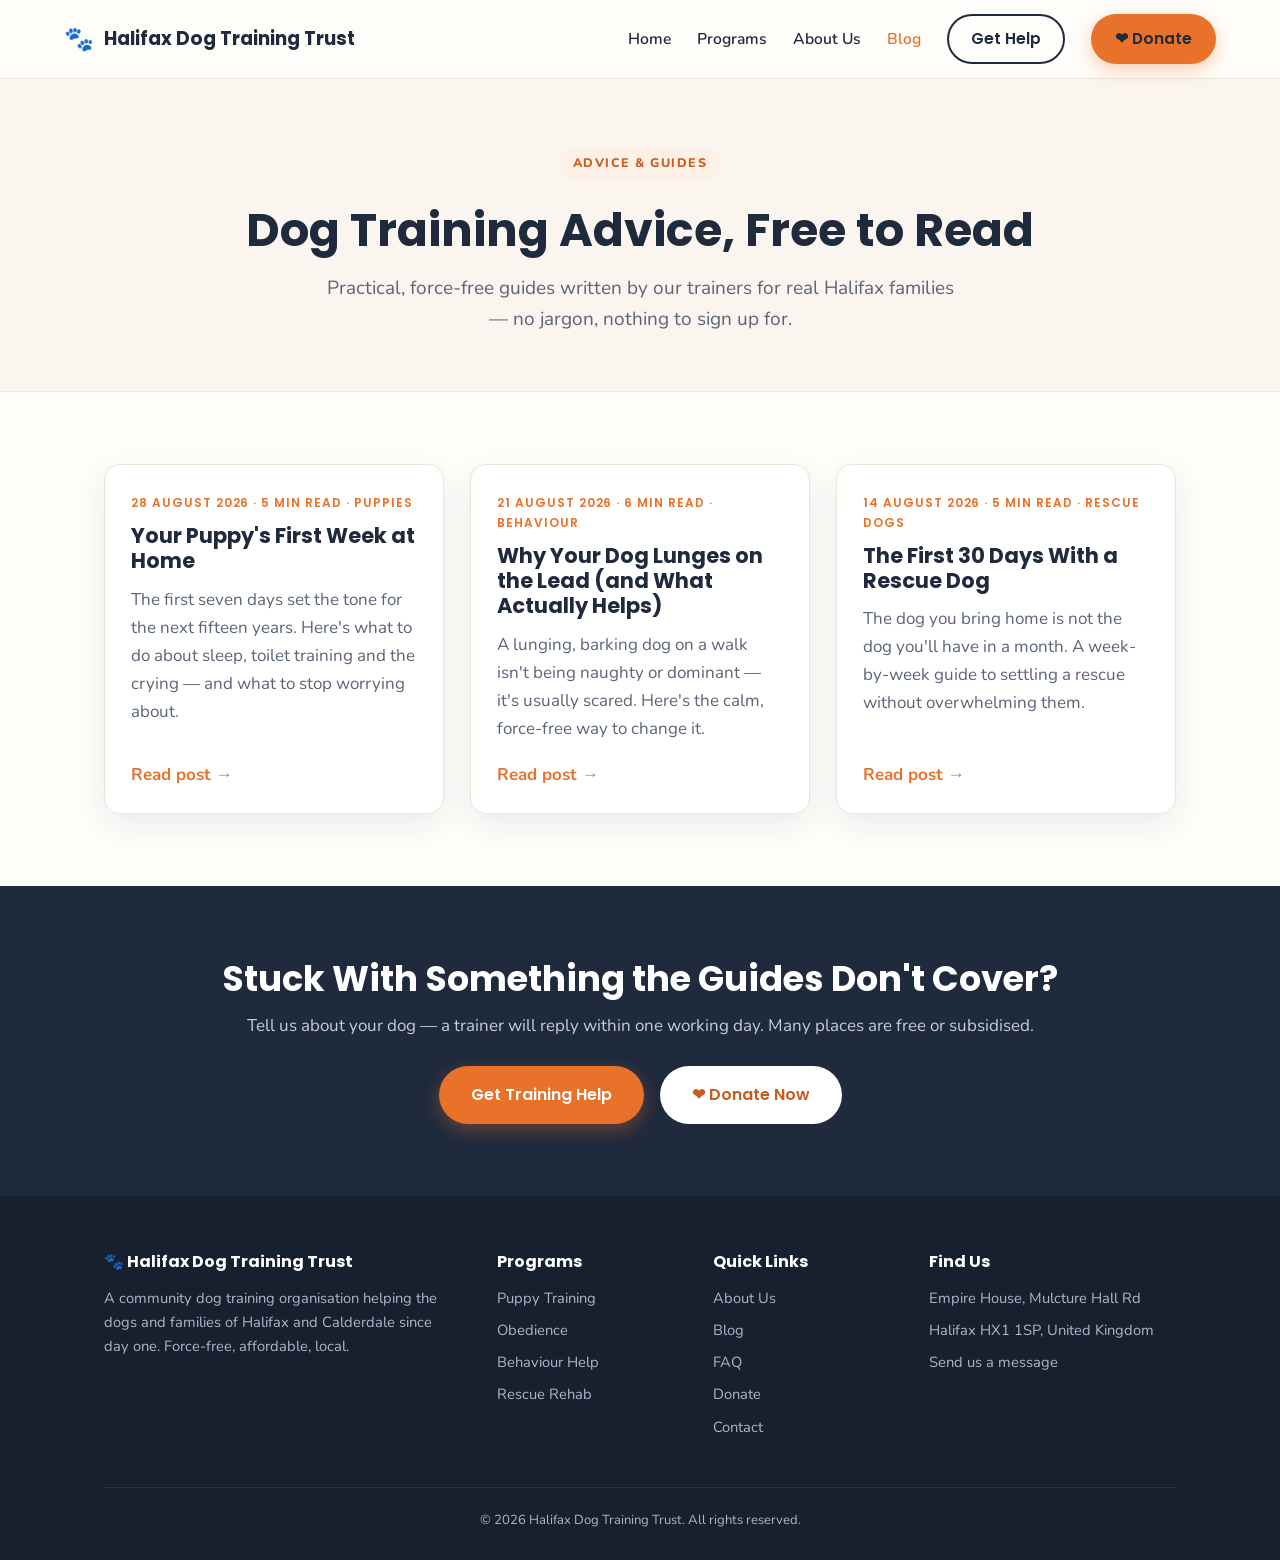
==== blog/index.html @ ad0aff8e "Add blog section and switch lead form to Web3Forms - New /blog listing page plus 3 posts (puppy firs" ====
<!DOCTYPE html>
<html lang="en-GB">
<head>
  <meta charset="UTF-8" />
  <meta name="viewport" content="width=device-width, initial-scale=1.0" />
  <title>Dog Training Advice &amp; Guides | Halifax Dog Training Trust</title>
  <meta name="description" content="Free, force-free dog training advice from the Halifax Dog Training Trust — puppy basics, reactive dogs on lead, and settling a rescue dog. Written for owners across Calderdale." />
  <link rel="canonical" href="/blog" />
  <link rel="preconnect" href="https://fonts.googleapis.com" />
  <link rel="preconnect" href="https://fonts.gstatic.com" crossorigin />
  <link href="https://fonts.googleapis.com/css2?family=Poppins:wght@500;600;700&family=Nunito:wght@400;600;700;800&display=swap" rel="stylesheet" />
  <link rel="stylesheet" href="/styles.css" />
  <link rel="icon" href="data:image/svg+xml,<svg xmlns='http://www.w3.org/2000/svg' viewBox='0 0 100 100'><text y='.9em' font-size='90'>🐾</text></svg>" />
</head>
<body>

<header>
  <nav class="nav">
    <a href="/" class="logo"><span class="paw">🐾</span> Halifax Dog Training Trust</a>
    <button class="nav-toggle" aria-label="Open menu" onclick="document.querySelector('.nav-links').classList.toggle('open')">☰</button>
    <ul class="nav-links">
      <li><a href="/">Home</a></li>
      <li><a href="/#programs">Programs</a></li>
      <li><a href="/#about">About Us</a></li>
      <li><a href="/blog" class="is-current">Blog</a></li>
      <li><a href="/#get-help" class="btn btn-outline" style="padding:10px 22px">Get Help</a></li>
      <li><a href="/donate" class="btn btn-primary">❤ Donate</a></li>
    </ul>
  </nav>
</header>

<!-- ============ BLOG HERO ============ -->
<section class="blog-hero">
  <div class="container">
    <span class="eyebrow">Advice &amp; Guides</span>
    <h1>Dog Training Advice, Free to Read</h1>
    <p class="lead">Practical, force-free guides written by our trainers for real Halifax families — no jargon, nothing to sign up for.</p>
  </div>
</section>

<!-- ============ POST LIST ============ -->
<section>
  <div class="container">
    <div class="post-grid">

      <article class="post-card">
        <div class="post-meta">28 AUGUST 2026 · 5 MIN READ · PUPPIES</div>
        <h2><a href="/blog/puppy-first-week-at-home">Your Puppy's First Week at Home</a></h2>
        <p>The first seven days set the tone for the next fifteen years. Here's what to do about sleep, toilet training and the crying — and what to stop worrying about.</p>
        <a class="post-link" href="/blog/puppy-first-week-at-home">Read post →</a>
      </article>

      <article class="post-card">
        <div class="post-meta">21 AUGUST 2026 · 6 MIN READ · BEHAVIOUR</div>
        <h2><a href="/blog/reactive-dog-on-lead">Why Your Dog Lunges on the Lead (and What Actually Helps)</a></h2>
        <p>A lunging, barking dog on a walk isn't being naughty or dominant — it's usually scared. Here's the calm, force-free way to change it.</p>
        <a class="post-link" href="/blog/reactive-dog-on-lead">Read post →</a>
      </article>

      <article class="post-card">
        <div class="post-meta">14 AUGUST 2026 · 5 MIN READ · RESCUE DOGS</div>
        <h2><a href="/blog/rescue-dog-first-30-days">The First 30 Days With a Rescue Dog</a></h2>
        <p>The dog you bring home is not the dog you'll have in a month. A week-by-week guide to settling a rescue without overwhelming them.</p>
        <a class="post-link" href="/blog/rescue-dog-first-30-days">Read post →</a>
      </article>

    </div>
  </div>
</section>

<!-- ============ CTA BAND ============ -->
<section class="cta-band">
  <div class="container">
    <h2>Stuck With Something the Guides Don't Cover?</h2>
    <p>Tell us about your dog — a trainer will reply within one working day. Many places are free or subsidised.</p>
    <a href="/#get-help" class="btn btn-primary" style="margin-right:12px">Get Training Help</a>
    <a href="/donate" class="btn btn-light">❤ Donate Now</a>
  </div>
</section>

<!-- ============ FOOTER ============ -->
<footer class="site-footer">
  <div class="container">
    <div class="footer-grid">
      <div>
        <h4>🐾 Halifax Dog Training Trust</h4>
        <p>A community dog training organisation helping the dogs and families of Halifax and Calderdale since day one. Force-free, affordable, local.</p>
      </div>
      <div>
        <h4>Programs</h4>
        <ul>
          <li><a href="/#programs">Puppy Training</a></li>
          <li><a href="/#programs">Obedience</a></li>
          <li><a href="/#programs">Behaviour Help</a></li>
          <li><a href="/#programs">Rescue Rehab</a></li>
        </ul>
      </div>
      <div>
        <h4>Quick Links</h4>
        <ul>
          <li><a href="/#about">About Us</a></li>
          <li><a href="/blog">Blog</a></li>
          <li><a href="/#faq">FAQ</a></li>
          <li><a href="/donate">Donate</a></li>
          <li><a href="/#get-help">Contact</a></li>
        </ul>
      </div>
      <div>
        <h4>Find Us</h4>
        <ul>
          <li>Empire House, Mulcture Hall Rd</li>
          <li>Halifax HX1 1SP, United Kingdom</li>
          <li><a href="/#get-help">Send us a message</a></li>
        </ul>
      </div>
    </div>
    <div class="footer-bottom">
      © 2026 Halifax Dog Training Trust. All rights reserved.
    </div>
  </div>
</footer>

</body>
</html>
---- styles.css ----
/* ============ Base ============ */
:root {
  --accent: #e8722a;
  --accent-dark: #c85d1c;
  --accent-soft: #fdf0e7;
  --ink: #1f2a3d;
  --muted: #5a6577;
  --paper: #fffdfa;
  --cream: #faf5ee;
  --line: #eee4d8;
  --green: #2f7d5c;
  --radius: 16px;
  --shadow: 0 10px 30px rgba(31, 42, 61, 0.08);
}

* { margin: 0; padding: 0; box-sizing: border-box; }

html { scroll-behavior: smooth; }

body {
  font-family: "Nunito", "Segoe UI", sans-serif;
  color: var(--ink);
  background: var(--paper);
  line-height: 1.65;
  font-size: 17px;
}

h1, h2, h3, h4 {
  font-family: "Poppins", "Segoe UI", sans-serif;
  line-height: 1.2;
  font-weight: 700;
}

img { max-width: 100%; display: block; }

a { color: var(--accent-dark); text-decoration: none; }

.container { max-width: 1120px; margin: 0 auto; padding: 0 24px; }

section { padding: 72px 0; }

.eyebrow {
  display: inline-block;
  text-transform: uppercase;
  letter-spacing: 0.12em;
  font-size: 0.78rem;
  font-weight: 800;
  color: var(--accent-dark);
  background: var(--accent-soft);
  padding: 6px 14px;
  border-radius: 999px;
  margin-bottom: 14px;
}

.section-title { font-size: clamp(1.7rem, 3.5vw, 2.4rem); margin-bottom: 12px; }
.section-sub { color: var(--muted); max-width: 640px; margin-bottom: 40px; }
.center { text-align: center; }
.center .section-sub { margin-left: auto; margin-right: auto; }

/* ============ Buttons ============ */
.btn {
  display: inline-block;
  font-family: "Poppins", sans-serif;
  font-weight: 600;
  font-size: 1rem;
  padding: 14px 30px;
  border-radius: 999px;
  border: 2px solid transparent;
  cursor: pointer;
  transition: transform 0.15s ease, box-shadow 0.15s ease, background 0.15s ease;
}

.btn-primary {
  background: var(--accent);
  color: #fff;
  box-shadow: 0 6px 18px rgba(232, 114, 42, 0.35);
}
.btn-primary:hover { background: var(--accent-dark); transform: translateY(-2px); }

.btn-outline {
  background: transparent;
  color: var(--ink);
  border-color: var(--ink);
}
.btn-outline:hover { background: var(--ink); color: #fff; }

.btn-light { background: #fff; color: var(--accent-dark); }
.btn-light:hover { transform: translateY(-2px); }

/* ============ Header ============ */
header {
  position: sticky;
  top: 0;
  z-index: 50;
  background: rgba(255, 253, 250, 0.95);
  backdrop-filter: blur(8px);
  border-bottom: 1px solid var(--line);
}

.nav {
  display: flex;
  align-items: center;
  justify-content: space-between;
  padding: 14px 24px;
  max-width: 1200px;
  margin: 0 auto;
}

.logo {
  display: flex;
  align-items: center;
  gap: 10px;
  font-family: "Poppins", sans-serif;
  font-weight: 700;
  font-size: 1.15rem;
  color: var(--ink);
}
.logo .paw { font-size: 1.5rem; }

.nav-links { display: flex; align-items: center; gap: 26px; list-style: none; }
.nav-links a { color: var(--ink); font-weight: 600; font-size: 0.98rem; }
.nav-links a:hover { color: var(--accent-dark); }
.nav-links .btn { padding: 10px 22px; }

.nav-toggle {
  display: none;
  background: none;
  border: none;
  font-size: 1.6rem;
  color: var(--ink);
  cursor: pointer;
}

/* ============ Hero ============ */
.hero {
  background:
    linear-gradient(100deg, rgba(250, 245, 238, 0.97) 38%, rgba(250, 245, 238, 0.6) 60%, rgba(250, 245, 238, 0.15)),
    url("hero-dog.svg") right center / cover no-repeat, var(--cream);
  padding: 90px 0 100px;
}

.hero-inner { max-width: 620px; }

.hero h1 {
  font-size: clamp(2.2rem, 5vw, 3.4rem);
  margin-bottom: 18px;
}
.hero h1 span { color: var(--accent); }

.hero p.lead { font-size: 1.15rem; color: var(--muted); margin-bottom: 30px; }

.hero-ctas { display: flex; flex-wrap: wrap; gap: 14px; margin-bottom: 34px; }

.hero-badges { display: flex; flex-wrap: wrap; gap: 10px; }
.hero-badges span {
  background: #fff;
  border: 1px solid var(--line);
  border-radius: 999px;
  padding: 8px 16px;
  font-size: 0.85rem;
  font-weight: 700;
  color: var(--ink);
  box-shadow: var(--shadow);
}
.hero-badges span::before { content: "✓ "; color: var(--green); font-weight: 800; }

/* ============ Stats strip ============ */
.stats { background: var(--ink); color: #fff; padding: 36px 0; }
.stats .container { display: grid; grid-template-columns: repeat(4, 1fr); gap: 24px; text-align: center; }
.stat b { display: block; font-family: "Poppins", sans-serif; font-size: 1.9rem; color: var(--accent); }
.stat small { color: #c6cddb; font-size: 0.88rem; }

/* ============ Cards / programs ============ */
.grid-3 { display: grid; grid-template-columns: repeat(3, 1fr); gap: 26px; }

.card {
  background: #fff;
  border: 1px solid var(--line);
  border-radius: var(--radius);
  padding: 30px 26px;
  box-shadow: var(--shadow);
  transition: transform 0.15s ease;
}
.card:hover { transform: translateY(-4px); }
.card .icon {
  width: 54px; height: 54px;
  display: grid; place-items: center;
  background: var(--accent-soft);
  border-radius: 14px;
  font-size: 1.6rem;
  margin-bottom: 18px;
}
.card h3 { font-size: 1.15rem; margin-bottom: 10px; }
.card p { color: var(--muted); font-size: 0.95rem; }
.card a.more { display: inline-block; margin-top: 14px; font-weight: 700; font-size: 0.92rem; }

/* ============ Split sections ============ */
.split { display: grid; grid-template-columns: 1fr 1fr; gap: 56px; align-items: center; }
.split .photo {
  border-radius: var(--radius);
  overflow: hidden;
  box-shadow: var(--shadow);
  aspect-ratio: 4 / 3;
  background: var(--cream) url("about-dog.svg") center / cover no-repeat;
}
.checklist { list-style: none; margin-top: 20px; }
.checklist li { padding-left: 30px; position: relative; margin-bottom: 12px; color: var(--muted); }
.checklist li::before {
  content: "✓";
  position: absolute; left: 0;
  color: var(--green);
  font-weight: 800;
}

/* ============ Testimonials ============ */
.quotes { background: var(--cream); }
.quote-card { background: #fff; border-radius: var(--radius); padding: 28px; box-shadow: var(--shadow); }
.quote-card .stars { color: #f0a930; letter-spacing: 2px; margin-bottom: 12px; }
.quote-card p { font-size: 0.97rem; color: var(--ink); margin-bottom: 16px; }
.quote-card footer { font-weight: 700; font-size: 0.9rem; color: var(--muted); }

/* ============ Lead form ============ */
.lead-section { background: linear-gradient(135deg, var(--ink), #2b3a55); color: #fff; }
.lead-wrap { display: grid; grid-template-columns: 1fr 1.1fr; gap: 56px; align-items: start; }
.lead-copy h2 { font-size: clamp(1.7rem, 3.5vw, 2.3rem); margin-bottom: 16px; }
.lead-copy p { color: #c6cddb; margin-bottom: 22px; }
.lead-copy .checklist li { color: #dfe5f0; }

form.lead-form {
  background: #fff;
  border-radius: var(--radius);
  padding: 34px 30px;
  color: var(--ink);
  box-shadow: 0 20px 50px rgba(0, 0, 0, 0.25);
}
form.lead-form h3 { margin-bottom: 6px; }
form.lead-form .form-sub { color: var(--muted); font-size: 0.9rem; margin-bottom: 22px; }

.form-row { display: grid; grid-template-columns: 1fr 1fr; gap: 14px; }

.field { margin-bottom: 14px; }
.field label { display: block; font-weight: 700; font-size: 0.85rem; margin-bottom: 6px; }
.field input, .field select, .field textarea {
  width: 100%;
  padding: 12px 14px;
  border: 1.5px solid var(--line);
  border-radius: 10px;
  font: inherit;
  font-size: 0.95rem;
  background: var(--paper);
}
.field input:focus, .field select:focus, .field textarea:focus {
  outline: none;
  border-color: var(--accent);
}
.lead-form .btn { width: 100%; margin-top: 8px; }
.form-note { font-size: 0.78rem; color: var(--muted); margin-top: 12px; text-align: center; }

/* ============ FAQ ============ */
details.faq {
  border: 1px solid var(--line);
  border-radius: 12px;
  padding: 18px 22px;
  margin-bottom: 12px;
  background: #fff;
}
details.faq summary { font-weight: 700; cursor: pointer; font-family: "Poppins", sans-serif; }
details.faq p { margin-top: 10px; color: var(--muted); }

/* ============ Donate page ============ */
.donate-hero {
  background: linear-gradient(135deg, var(--accent), #f2934f);
  color: #fff;
  text-align: center;
  padding: 90px 0;
}
.donate-hero h1 { font-size: clamp(2rem, 4.5vw, 3rem); margin-bottom: 16px; }
.donate-hero p { max-width: 620px; margin: 0 auto 28px; font-size: 1.1rem; }

.amounts { display: grid; grid-template-columns: repeat(4, 1fr); gap: 20px; margin-bottom: 30px; }
.amount-card {
  background: #fff;
  border: 2px solid var(--line);
  border-radius: var(--radius);
  padding: 26px 18px;
  text-align: center;
  cursor: pointer;
  transition: border-color 0.15s ease, transform 0.15s ease;
}
.amount-card:hover, .amount-card.selected { border-color: var(--accent); transform: translateY(-3px); }
.amount-card b { display: block; font-family: "Poppins", sans-serif; font-size: 1.7rem; color: var(--accent-dark); margin-bottom: 6px; }
.amount-card small { color: var(--muted); font-size: 0.85rem; }

.giftaid {
  background: var(--accent-soft);
  border: 1px dashed var(--accent);
  border-radius: var(--radius);
  padding: 22px 26px;
  margin-top: 34px;
  font-size: 0.95rem;
}

/* ============ CTA band ============ */
.cta-band { background: var(--ink); color: #fff; text-align: center; }
.cta-band h2 { font-size: clamp(1.6rem, 3.5vw, 2.2rem); margin-bottom: 12px; }
.cta-band p { color: #c6cddb; margin-bottom: 26px; }

/* ============ Footer ============ */
footer.site-footer { background: #16202f; color: #aeb7c7; padding: 56px 0 28px; font-size: 0.92rem; }
.footer-grid { display: grid; grid-template-columns: 2fr 1fr 1fr 1.4fr; gap: 40px; margin-bottom: 40px; }
.footer-grid h4 { color: #fff; font-size: 1rem; margin-bottom: 14px; }
.footer-grid ul { list-style: none; }
.footer-grid li { margin-bottom: 8px; }
.footer-grid a { color: #aeb7c7; }
.footer-grid a:hover { color: #fff; }
.footer-bottom { border-top: 1px solid #273349; padding-top: 22px; text-align: center; font-size: 0.82rem; }

/* ============ Responsive ============ */
@media (max-width: 900px) {
  .grid-3, .amounts { grid-template-columns: 1fr 1fr; }
  .split, .lead-wrap { grid-template-columns: 1fr; gap: 36px; }
  .stats .container { grid-template-columns: 1fr 1fr; }
  .footer-grid { grid-template-columns: 1fr 1fr; }
}

@media (max-width: 640px) {
  .nav-links {
    display: none;
    position: absolute;
    top: 100%; left: 0; right: 0;
    background: var(--paper);
    flex-direction: column;
    padding: 20px;
    border-bottom: 1px solid var(--line);
    gap: 16px;
  }
  .nav-links.open { display: flex; }
  .nav-toggle { display: block; }
  .grid-3, .amounts, .form-row { grid-template-columns: 1fr; }
  section { padding: 52px 0; }
}

/* ============ Blog ============ */
.container-narrow { max-width: 760px; }

.blog-hero {
  background: var(--cream);
  border-bottom: 1px solid var(--line);
  padding: 68px 0 56px;
  text-align: center;
}
.blog-hero h1 { font-size: clamp(30px, 4.6vw, 46px); margin: 10px 0 14px; }
.blog-hero .lead { color: var(--muted); max-width: 640px; margin: 0 auto; font-size: 19px; }

.post-grid {
  display: grid;
  grid-template-columns: repeat(auto-fit, minmax(300px, 1fr));
  gap: 26px;
}
.post-card {
  background: #fff;
  border: 1px solid var(--line);
  border-radius: var(--radius);
  padding: 28px 26px 24px;
  box-shadow: var(--shadow);
  display: flex;
  flex-direction: column;
  transition: transform .2s ease, box-shadow .2s ease;
}
.post-card:hover { transform: translateY(-4px); box-shadow: 0 16px 40px rgba(31,42,61,.12); }
.post-card h2 { font-size: 21px; margin: 10px 0 12px; }
.post-card h2 a { color: var(--ink); text-decoration: none; }
.post-card h2 a:hover { color: var(--accent); }
.post-card p { color: var(--muted); flex: 1; }

.post-meta {
  font-family: "Poppins", sans-serif;
  font-size: 12px;
  font-weight: 600;
  letter-spacing: .08em;
  text-transform: uppercase;
  color: var(--accent);
}
.post-link {
  margin-top: 18px;
  font-weight: 700;
  color: var(--accent);
  text-decoration: none;
  align-self: flex-start;
}
.post-link:hover { color: var(--accent-dark); }

.post-header {
  background: var(--cream);
  border-bottom: 1px solid var(--line);
  padding: 44px 0 48px;
}
.post-header h1 { font-size: clamp(28px, 4.2vw, 42px); margin: 12px 0 14px; }
.post-header .lead { color: var(--muted); font-size: 19px; }
.crumb {
  display: inline-block;
  margin-bottom: 20px;
  font-weight: 700;
  font-size: 15px;
  color: var(--muted);
  text-decoration: none;
}
.crumb:hover { color: var(--accent); }

.post-body { padding: 46px 20px 64px; }
.post-body h2 {
  font-size: 25px;
  margin: 38px 0 14px;
  padding-top: 6px;
}
.post-body p { margin-bottom: 18px; }
.post-body ul, .post-body ol { margin: 0 0 20px 22px; }
.post-body li { margin-bottom: 10px; }
.post-body strong { color: var(--ink); }

.post-cta {
  margin: 46px 0 12px;
  background: var(--accent-soft);
  border: 1px solid #f2d9c4;
  border-radius: var(--radius);
  padding: 30px 28px;
}
.post-cta h3 { font-size: 22px; margin-bottom: 10px; }
.post-cta p { color: var(--muted); }

.post-more { margin-top: 40px; border-top: 1px solid var(--line); padding-top: 26px; }
.post-more h3 { font-size: 19px; margin-bottom: 12px; }
.post-more ul { margin-left: 20px; }
.post-more a { color: var(--accent); font-weight: 600; }

.nav-links a.is-current { color: var(--accent); }
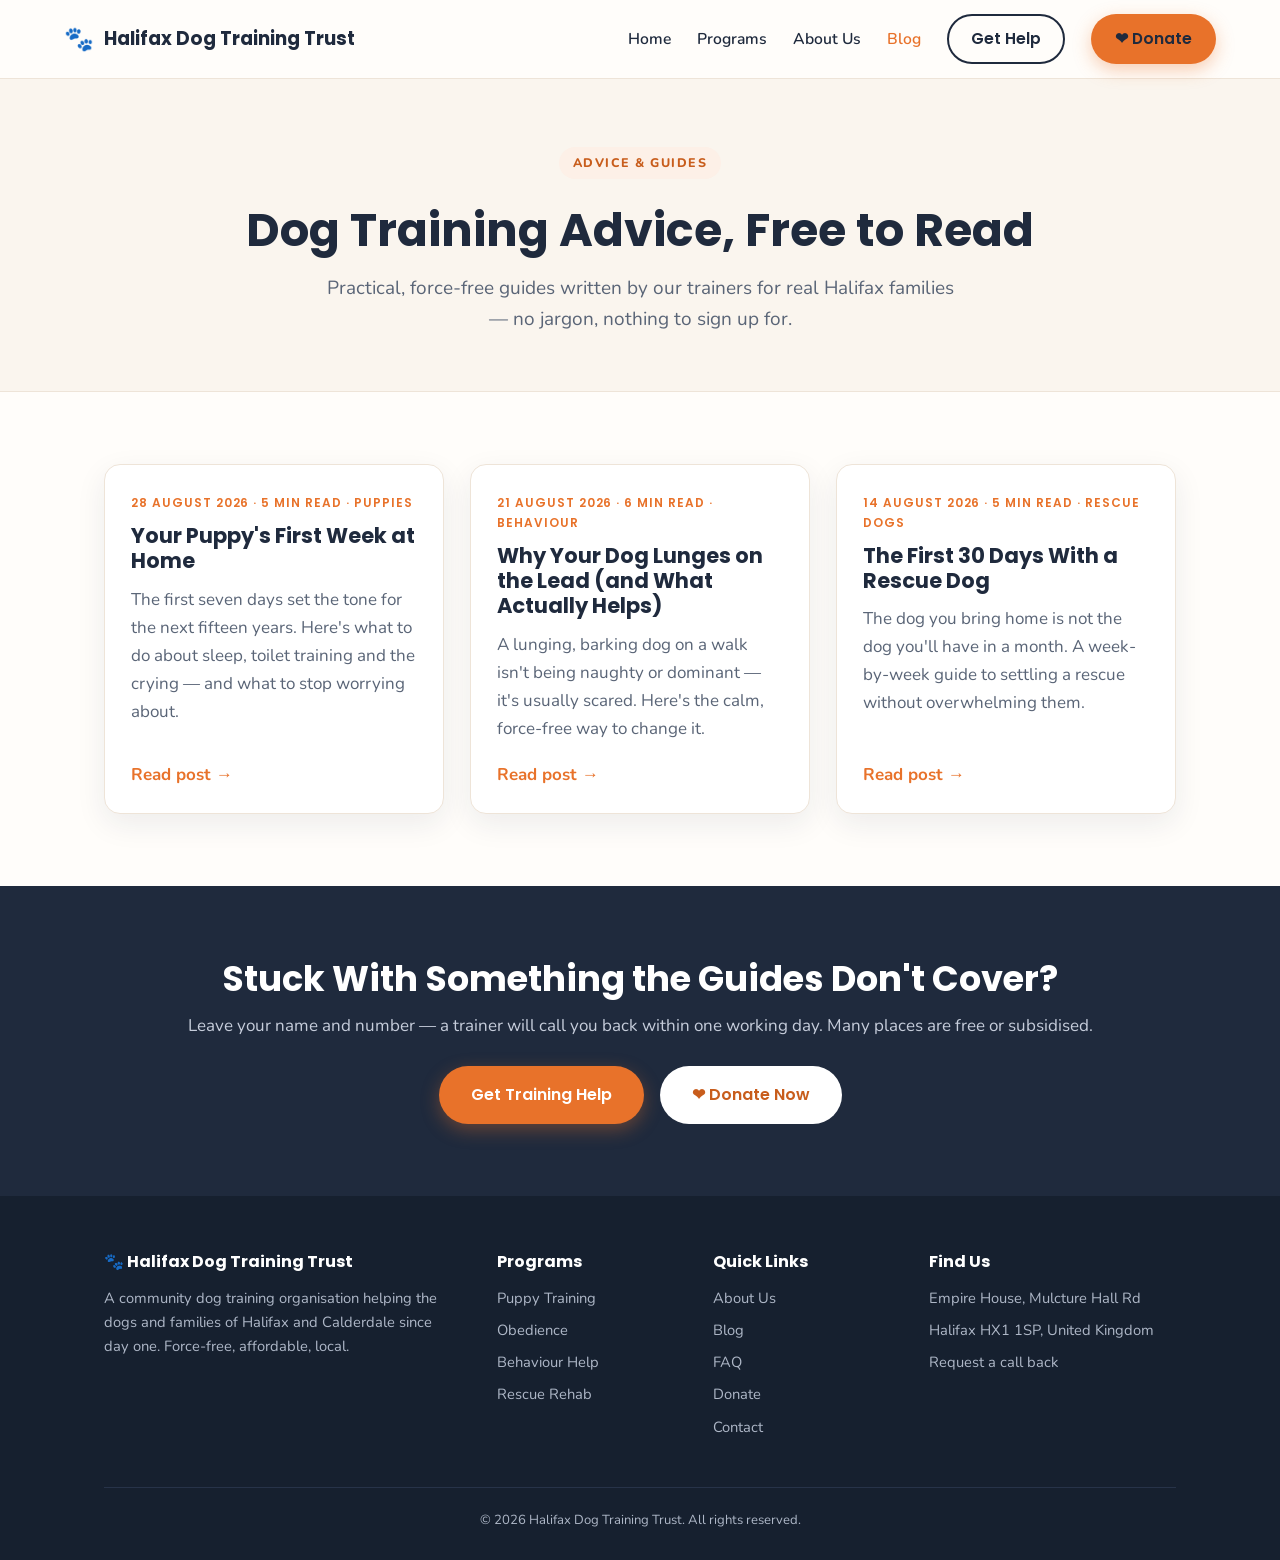
==== commit 2b9a0e26: "Fit all site copy to the 4-field lead form Owner removed the Program dropdown and the "What's going " ====
--- a/blog/index.html
+++ b/blog/index.html
@@ -72,7 +72,7 @@
 <section class="cta-band">
   <div class="container">
     <h2>Stuck With Something the Guides Don't Cover?</h2>
-    <p>Tell us about your dog — a trainer will reply within one working day. Many places are free or subsidised.</p>
+    <p>Leave your name and number — a trainer will call you back within one working day. Many places are free or subsidised.</p>
     <a href="/#get-help" class="btn btn-primary" style="margin-right:12px">Get Training Help</a>
     <a href="/donate" class="btn btn-light">❤ Donate Now</a>
   </div>
@@ -110,7 +110,7 @@
         <ul>
           <li>Empire House, Mulcture Hall Rd</li>
           <li>Halifax HX1 1SP, United Kingdom</li>
-          <li><a href="/#get-help">Send us a message</a></li>
+          <li><a href="/#get-help">Request a call back</a></li>
         </ul>
       </div>
     </div>
--- a/styles.css
+++ b/styles.css
@@ -226,7 +226,7 @@
 .lead-copy p { color: #c6cddb; margin-bottom: 22px; }
 .lead-copy .checklist li { color: #dfe5f0; }
 
-form.lead-form {
+.lead-form {
   background: #fff;
   border-radius: var(--radius);
   padding: 34px 30px;
@@ -434,3 +434,14 @@
 .post-more a { color: var(--accent); font-weight: 600; }
 
 .nav-links a.is-current { color: var(--accent); }
+
+/* Tally embed sits inside the same white card as the old hand-coded form */
+.lead-form--embed { padding: 26px 22px 22px; }
+.lead-form--embed iframe {
+  display: block;
+  width: 100%;
+  border: 0;
+  min-height: 560px;
+  background: #fff;
+}
+.lead-form--embed .form-sub { margin-bottom: 6px; }
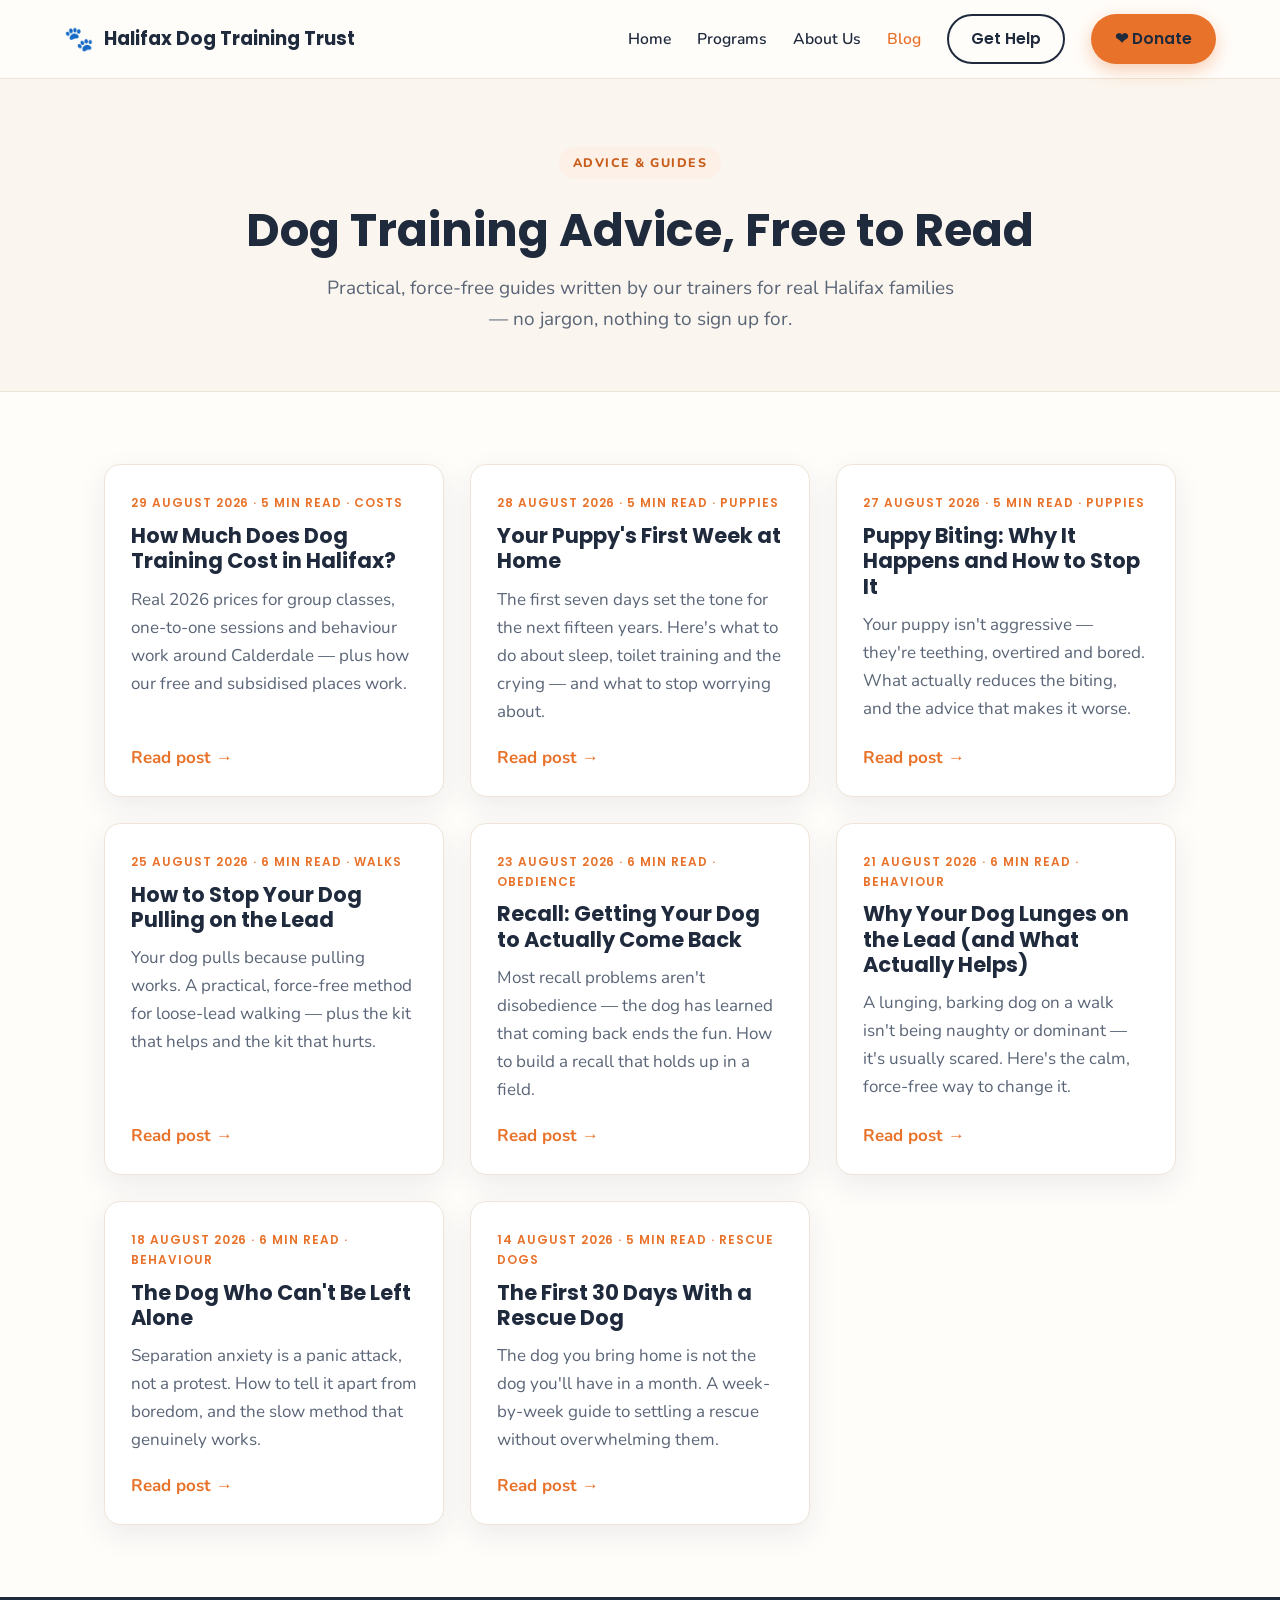
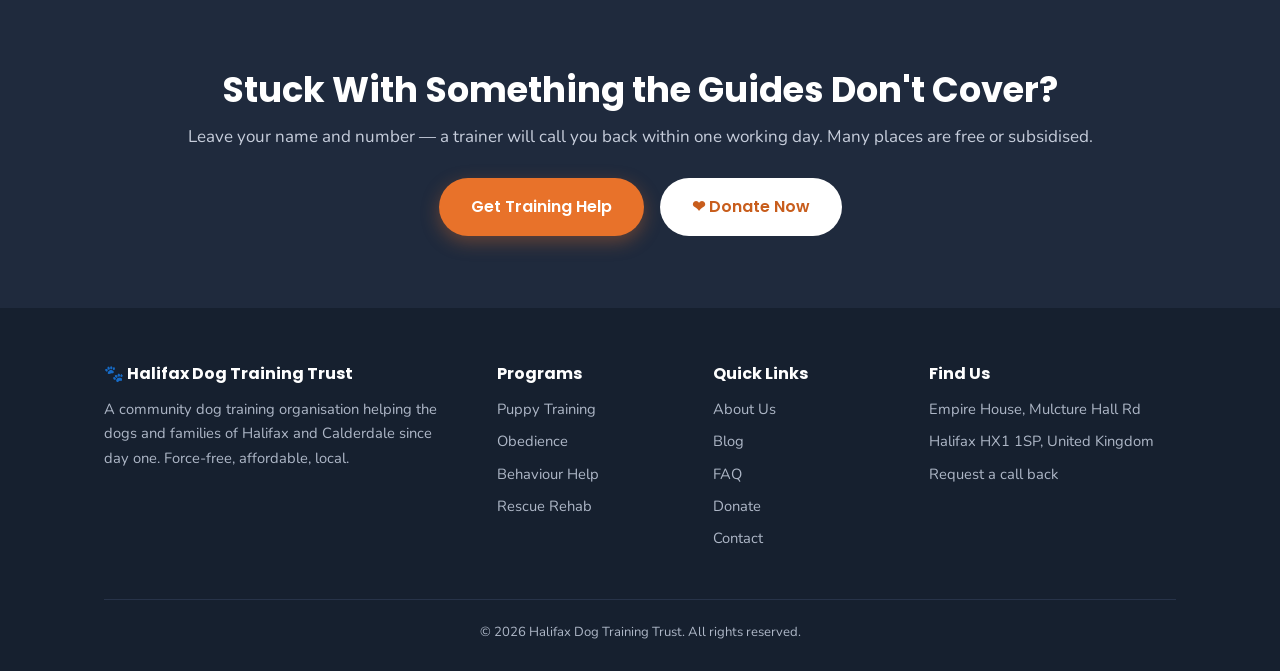
==== commit a04ba325: "Add 5 more blog posts (8 total) New: dog training cost in Halifax, puppy biting, pulling on the lead" ====
--- a/blog/index.html
+++ b/blog/index.html
@@ -44,6 +44,13 @@
     <div class="post-grid">
 
       <article class="post-card">
+        <div class="post-meta">29 AUGUST 2026 · 5 MIN READ · COSTS</div>
+        <h2><a href="/blog/dog-training-cost-halifax">How Much Does Dog Training Cost in Halifax?</a></h2>
+        <p>Real 2026 prices for group classes, one-to-one sessions and behaviour work around Calderdale — plus how our free and subsidised places work.</p>
+        <a class="post-link" href="/blog/dog-training-cost-halifax">Read post →</a>
+      </article>
+
+      <article class="post-card">
         <div class="post-meta">28 AUGUST 2026 · 5 MIN READ · PUPPIES</div>
         <h2><a href="/blog/puppy-first-week-at-home">Your Puppy's First Week at Home</a></h2>
         <p>The first seven days set the tone for the next fifteen years. Here's what to do about sleep, toilet training and the crying — and what to stop worrying about.</p>
@@ -51,10 +58,38 @@
       </article>
 
       <article class="post-card">
+        <div class="post-meta">27 AUGUST 2026 · 5 MIN READ · PUPPIES</div>
+        <h2><a href="/blog/stop-puppy-biting">Puppy Biting: Why It Happens and How to Stop It</a></h2>
+        <p>Your puppy isn't aggressive — they're teething, overtired and bored. What actually reduces the biting, and the advice that makes it worse.</p>
+        <a class="post-link" href="/blog/stop-puppy-biting">Read post →</a>
+      </article>
+
+      <article class="post-card">
+        <div class="post-meta">25 AUGUST 2026 · 6 MIN READ · WALKS</div>
+        <h2><a href="/blog/stop-dog-pulling-on-lead">How to Stop Your Dog Pulling on the Lead</a></h2>
+        <p>Your dog pulls because pulling works. A practical, force-free method for loose-lead walking — plus the kit that helps and the kit that hurts.</p>
+        <a class="post-link" href="/blog/stop-dog-pulling-on-lead">Read post →</a>
+      </article>
+
+      <article class="post-card">
+        <div class="post-meta">23 AUGUST 2026 · 6 MIN READ · OBEDIENCE</div>
+        <h2><a href="/blog/dog-recall-training">Recall: Getting Your Dog to Actually Come Back</a></h2>
+        <p>Most recall problems aren't disobedience — the dog has learned that coming back ends the fun. How to build a recall that holds up in a field.</p>
+        <a class="post-link" href="/blog/dog-recall-training">Read post →</a>
+      </article>
+
+      <article class="post-card">
         <div class="post-meta">21 AUGUST 2026 · 6 MIN READ · BEHAVIOUR</div>
         <h2><a href="/blog/reactive-dog-on-lead">Why Your Dog Lunges on the Lead (and What Actually Helps)</a></h2>
         <p>A lunging, barking dog on a walk isn't being naughty or dominant — it's usually scared. Here's the calm, force-free way to change it.</p>
         <a class="post-link" href="/blog/reactive-dog-on-lead">Read post →</a>
+      </article>
+
+      <article class="post-card">
+        <div class="post-meta">18 AUGUST 2026 · 6 MIN READ · BEHAVIOUR</div>
+        <h2><a href="/blog/dog-separation-anxiety">The Dog Who Can't Be Left Alone</a></h2>
+        <p>Separation anxiety is a panic attack, not a protest. How to tell it apart from boredom, and the slow method that genuinely works.</p>
+        <a class="post-link" href="/blog/dog-separation-anxiety">Read post →</a>
       </article>
 
       <article class="post-card">
--- a/styles.css
+++ b/styles.css
@@ -134,12 +134,35 @@
 /* ============ Hero ============ */
 .hero {
   background:
-    linear-gradient(100deg, rgba(250, 245, 238, 0.97) 38%, rgba(250, 245, 238, 0.6) 60%, rgba(250, 245, 238, 0.15)),
+    linear-gradient(100deg, rgba(250, 245, 238, 0.97) 30%, rgba(250, 245, 238, 0.82) 55%, rgba(250, 245, 238, 0.55)),
     url("hero-dog.svg") right center / cover no-repeat, var(--cream);
-  padding: 90px 0 100px;
-}
-
-.hero-inner { max-width: 620px; }
+  padding: 64px 0 72px;
+}
+
+.hero-grid {
+  display: grid;
+  grid-template-columns: 1.05fr 0.95fr;
+  grid-template-areas:
+    "top  form"
+    "bot  form";
+  grid-template-rows: auto 1fr;
+  column-gap: 52px;
+  align-items: start;
+}
+.hero-copy-top { grid-area: top; max-width: 620px; }
+.hero-copy-bottom { grid-area: bot; max-width: 620px; }
+.hero-form { grid-area: form; }
+
+.hero-copy-bottom .checklist { margin-bottom: 22px; }
+
+/* Form card sitting in the hero, above the fold */
+.hero-form {
+  position: sticky;
+  top: 92px;
+  box-shadow: 0 22px 55px rgba(31, 42, 61, 0.16);
+  border: 1px solid var(--line);
+}
+.hero-form h3 { font-size: 1.35rem; margin-bottom: 6px; }
 
 .hero h1 {
   font-size: clamp(2.2rem, 5vw, 3.4rem);
@@ -319,6 +342,18 @@
 @media (max-width: 900px) {
   .grid-3, .amounts { grid-template-columns: 1fr 1fr; }
   .split, .lead-wrap { grid-template-columns: 1fr; gap: 36px; }
+  /* On phones the form must come straight after the headline - ad traffic
+     should not have to scroll past a checklist to reach it. */
+  .hero-grid {
+    grid-template-columns: 1fr;
+    grid-template-areas: "top" "form" "bot";
+    grid-template-rows: auto auto auto;
+    row-gap: 30px;
+  }
+  .hero-form { position: static; }
+  .hero { padding: 40px 0 52px; }
+  .hero h1 { font-size: clamp(1.85rem, 7vw, 2.6rem); }
+  .hero p.lead { font-size: 1.05rem; margin-bottom: 4px; }
   .stats .container { grid-template-columns: 1fr 1fr; }
   .footer-grid { grid-template-columns: 1fr 1fr; }
 }
@@ -441,7 +476,7 @@
   display: block;
   width: 100%;
   border: 0;
-  min-height: 560px;
+  min-height: 480px;
   background: #fff;
 }
 .lead-form--embed .form-sub { margin-bottom: 6px; }
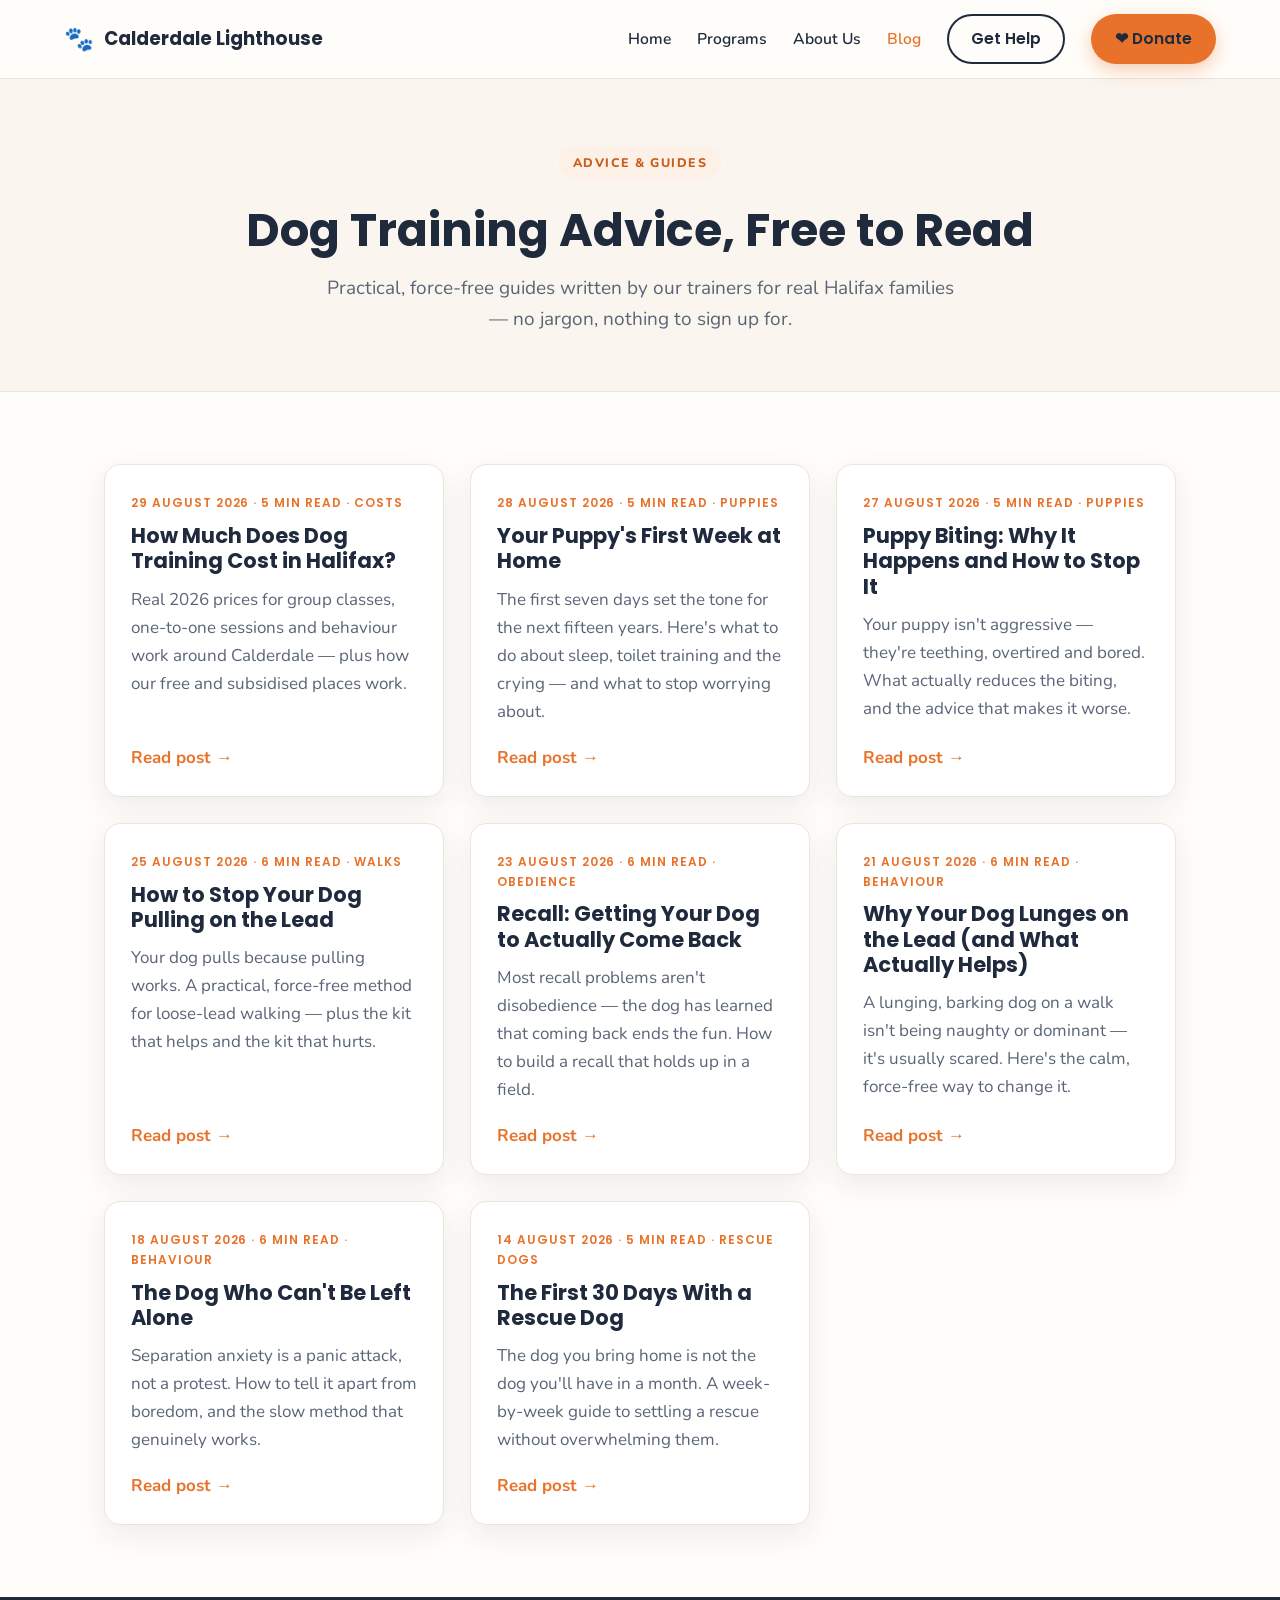
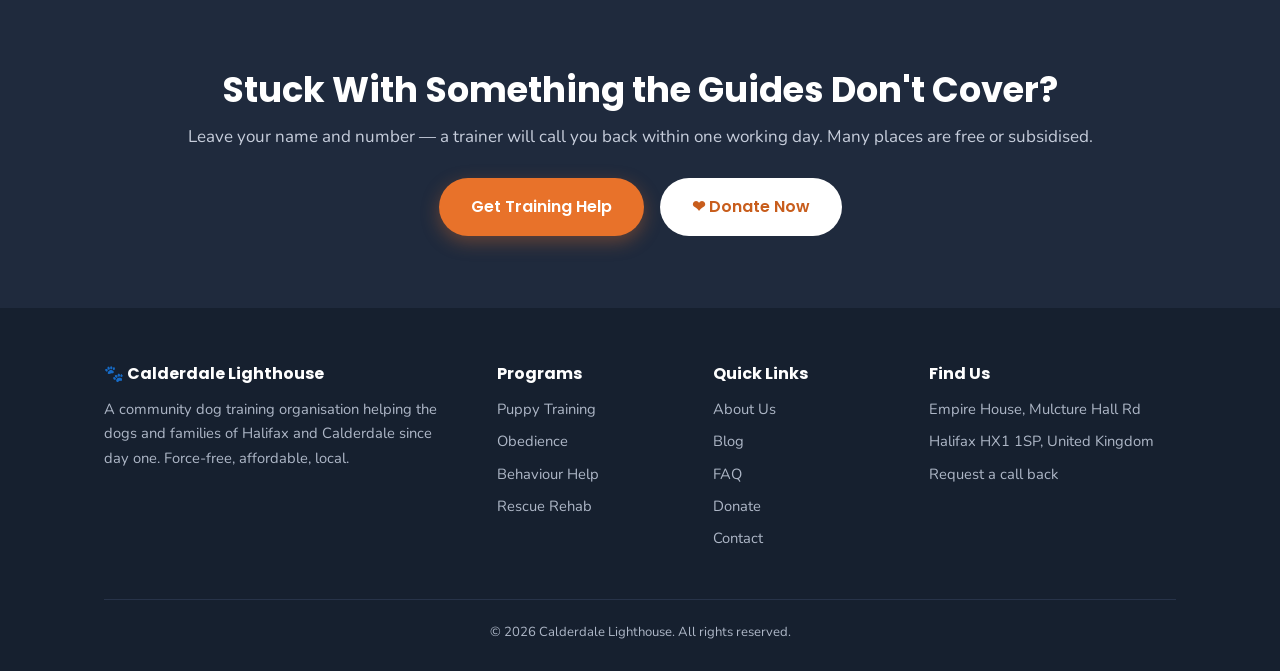
==== commit d039bd79: "Rename the organisation to Calderdale Lighthouse Replaces the placeholder "Halifax Dog Training Trus" ====
--- a/blog/index.html
+++ b/blog/index.html
@@ -3,20 +3,29 @@
 <head>
   <meta charset="UTF-8" />
   <meta name="viewport" content="width=device-width, initial-scale=1.0" />
-  <title>Dog Training Advice &amp; Guides | Halifax Dog Training Trust</title>
-  <meta name="description" content="Free, force-free dog training advice from the Halifax Dog Training Trust — puppy basics, reactive dogs on lead, and settling a rescue dog. Written for owners across Calderdale." />
+  <title>Dog Training Advice &amp; Guides | Calderdale Lighthouse</title>
+  <meta name="description" content="Free, force-free dog training advice from Calderdale Lighthouse — puppy basics, reactive dogs on lead, and settling a rescue dog. Written for owners across Calderdale." />
   <link rel="canonical" href="/blog" />
   <link rel="preconnect" href="https://fonts.googleapis.com" />
   <link rel="preconnect" href="https://fonts.gstatic.com" crossorigin />
   <link href="https://fonts.googleapis.com/css2?family=Poppins:wght@500;600;700&family=Nunito:wght@400;600;700;800&display=swap" rel="stylesheet" />
   <link rel="stylesheet" href="/styles.css" />
   <link rel="icon" href="data:image/svg+xml,<svg xmlns='http://www.w3.org/2000/svg' viewBox='0 0 100 100'><text y='.9em' font-size='90'>🐾</text></svg>" />
+  <!-- Google tag (gtag.js) — Google Ads AW-356459871 -->
+  <script async src="https://www.googletagmanager.com/gtag/js?id=AW-356459871"></script>
+  <script>
+    window.dataLayer = window.dataLayer || [];
+    function gtag(){dataLayer.push(arguments);}
+    gtag('js', new Date());
+
+    gtag('config', 'AW-356459871');
+  </script>
 </head>
 <body>
 
 <header>
   <nav class="nav">
-    <a href="/" class="logo"><span class="paw">🐾</span> Halifax Dog Training Trust</a>
+    <a href="/" class="logo"><span class="paw">🐾</span> Calderdale Lighthouse</a>
     <button class="nav-toggle" aria-label="Open menu" onclick="document.querySelector('.nav-links').classList.toggle('open')">☰</button>
     <ul class="nav-links">
       <li><a href="/">Home</a></li>
@@ -118,7 +127,7 @@
   <div class="container">
     <div class="footer-grid">
       <div>
-        <h4>🐾 Halifax Dog Training Trust</h4>
+        <h4>🐾 Calderdale Lighthouse</h4>
         <p>A community dog training organisation helping the dogs and families of Halifax and Calderdale since day one. Force-free, affordable, local.</p>
       </div>
       <div>
@@ -150,7 +159,7 @@
       </div>
     </div>
     <div class="footer-bottom">
-      © 2026 Halifax Dog Training Trust. All rights reserved.
+      © 2026 Calderdale Lighthouse. All rights reserved.
     </div>
   </div>
 </footer>
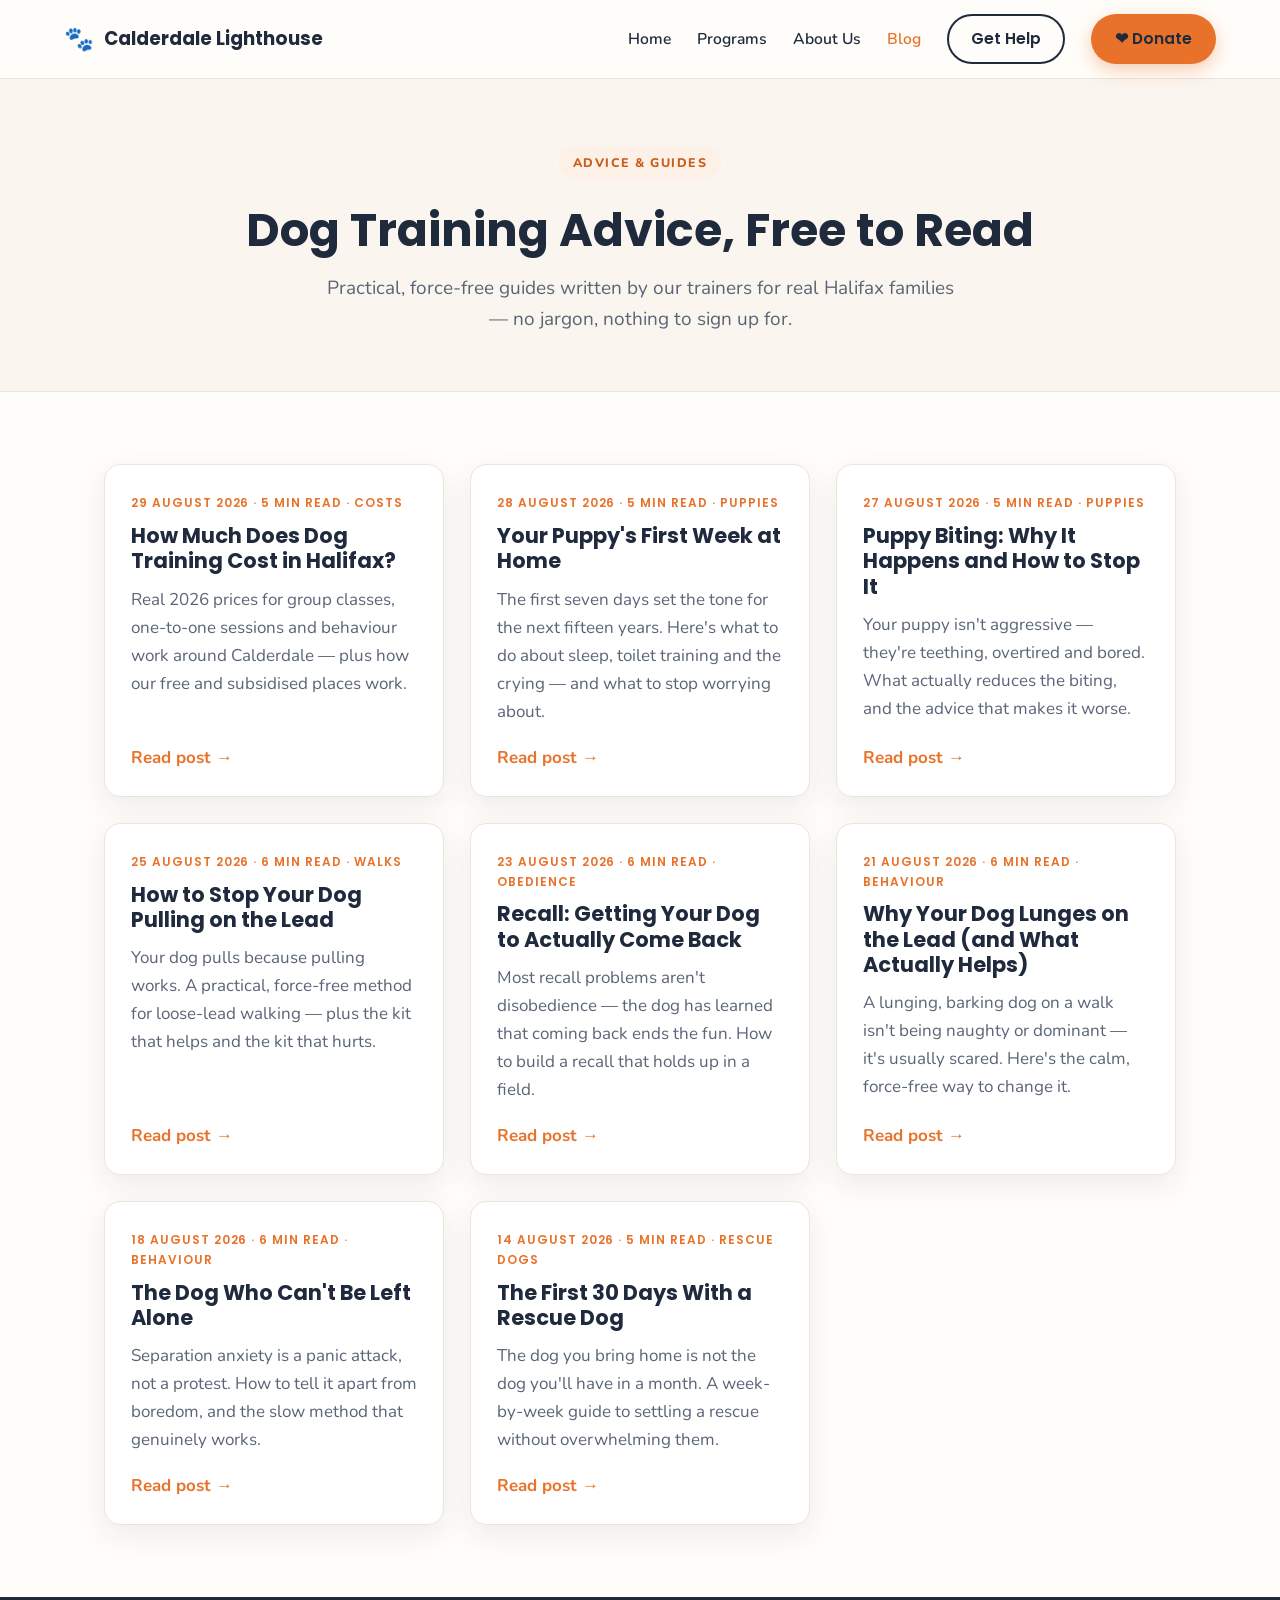
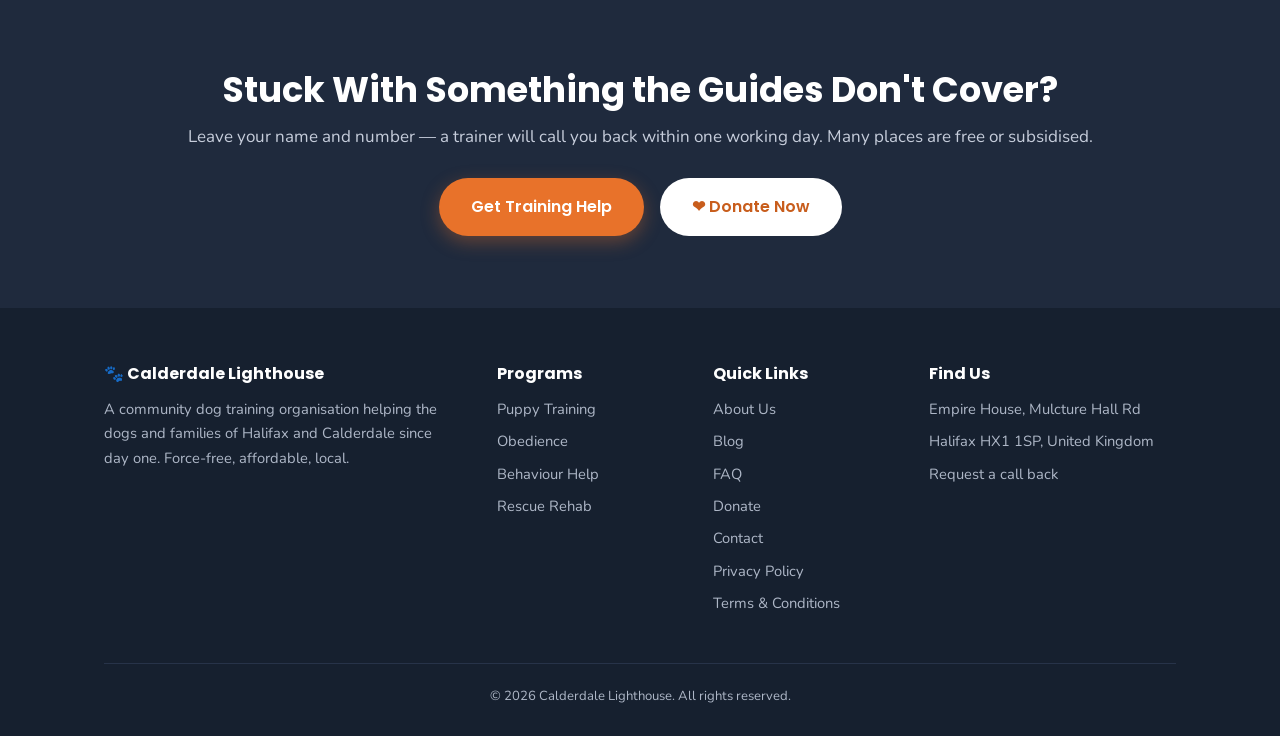
==== commit 0b9f46cf: "Add Privacy Policy and Terms & Conditions pages Two new pages at /privacy and /terms, written to UK " ====
--- a/blog/index.html
+++ b/blog/index.html
@@ -147,6 +147,8 @@
           <li><a href="/#faq">FAQ</a></li>
           <li><a href="/donate">Donate</a></li>
           <li><a href="/#get-help">Contact</a></li>
+          <li><a href="/privacy">Privacy Policy</a></li>
+          <li><a href="/terms">Terms &amp; Conditions</a></li>
         </ul>
       </div>
       <div>
--- a/styles.css
+++ b/styles.css
@@ -480,3 +480,40 @@
   background: #fff;
 }
 .lead-form--embed .form-sub { margin-bottom: 6px; }
+
+/* ============ Legal pages ============ */
+.legal-body h2 { font-size: 1.35rem; margin: 34px 0 12px; }
+.legal-body p, .legal-body li { color: var(--ink); }
+.legal-body ul, .legal-body ol { margin: 0 0 20px 22px; }
+.legal-body li { margin-bottom: 8px; }
+
+.legal-note {
+  background: var(--accent-soft);
+  border: 1px solid #f2d9c4;
+  border-left: 4px solid var(--accent);
+  border-radius: 10px;
+  padding: 16px 20px;
+  margin: 0 0 28px;
+  font-size: 0.95rem;
+}
+.legal-note code {
+  background: #fff;
+  border: 1px solid var(--line);
+  border-radius: 4px;
+  padding: 1px 5px;
+  font-size: 0.9em;
+}
+
+.legal-table {
+  width: 100%;
+  border-collapse: collapse;
+  margin: 0 0 22px;
+  font-size: 0.95rem;
+}
+.legal-table th, .legal-table td {
+  border: 1px solid var(--line);
+  padding: 10px 14px;
+  text-align: left;
+  vertical-align: top;
+}
+.legal-table th { background: var(--cream); font-family: "Poppins", sans-serif; font-size: 0.9rem; }
